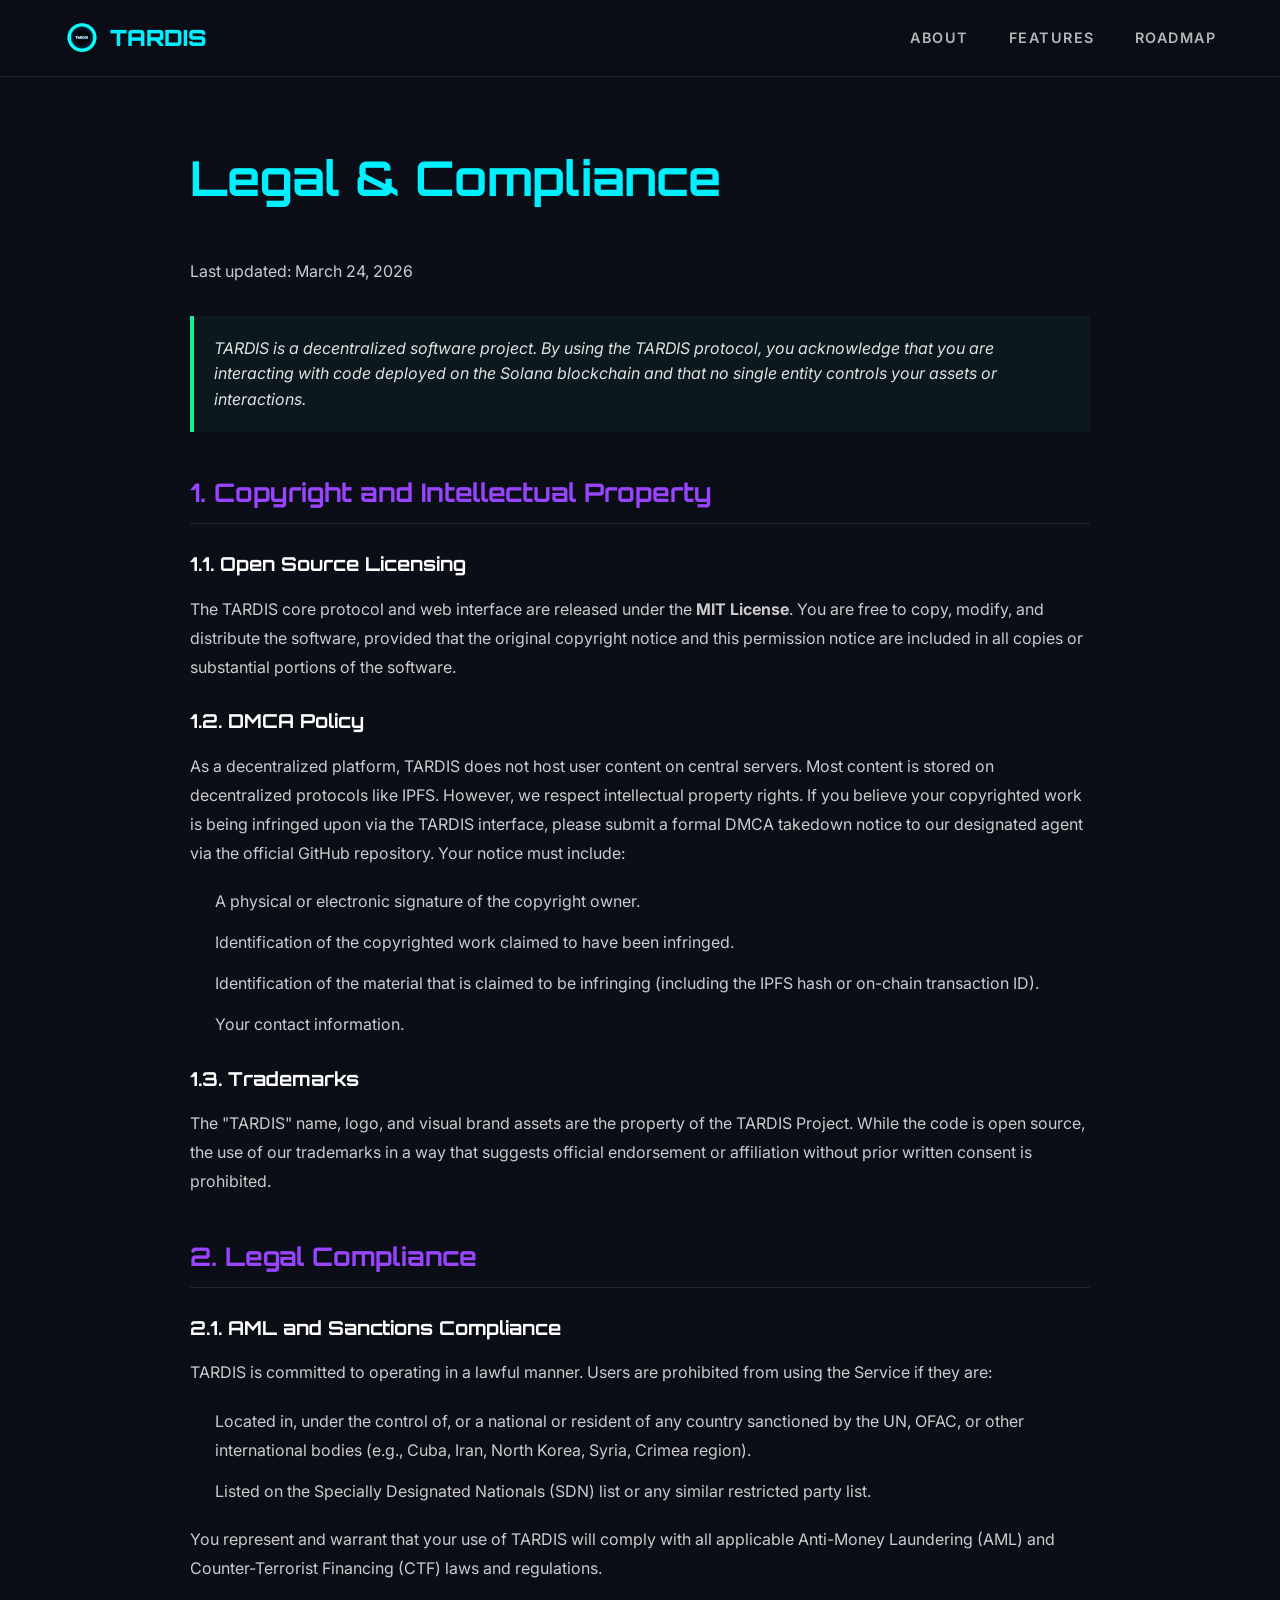
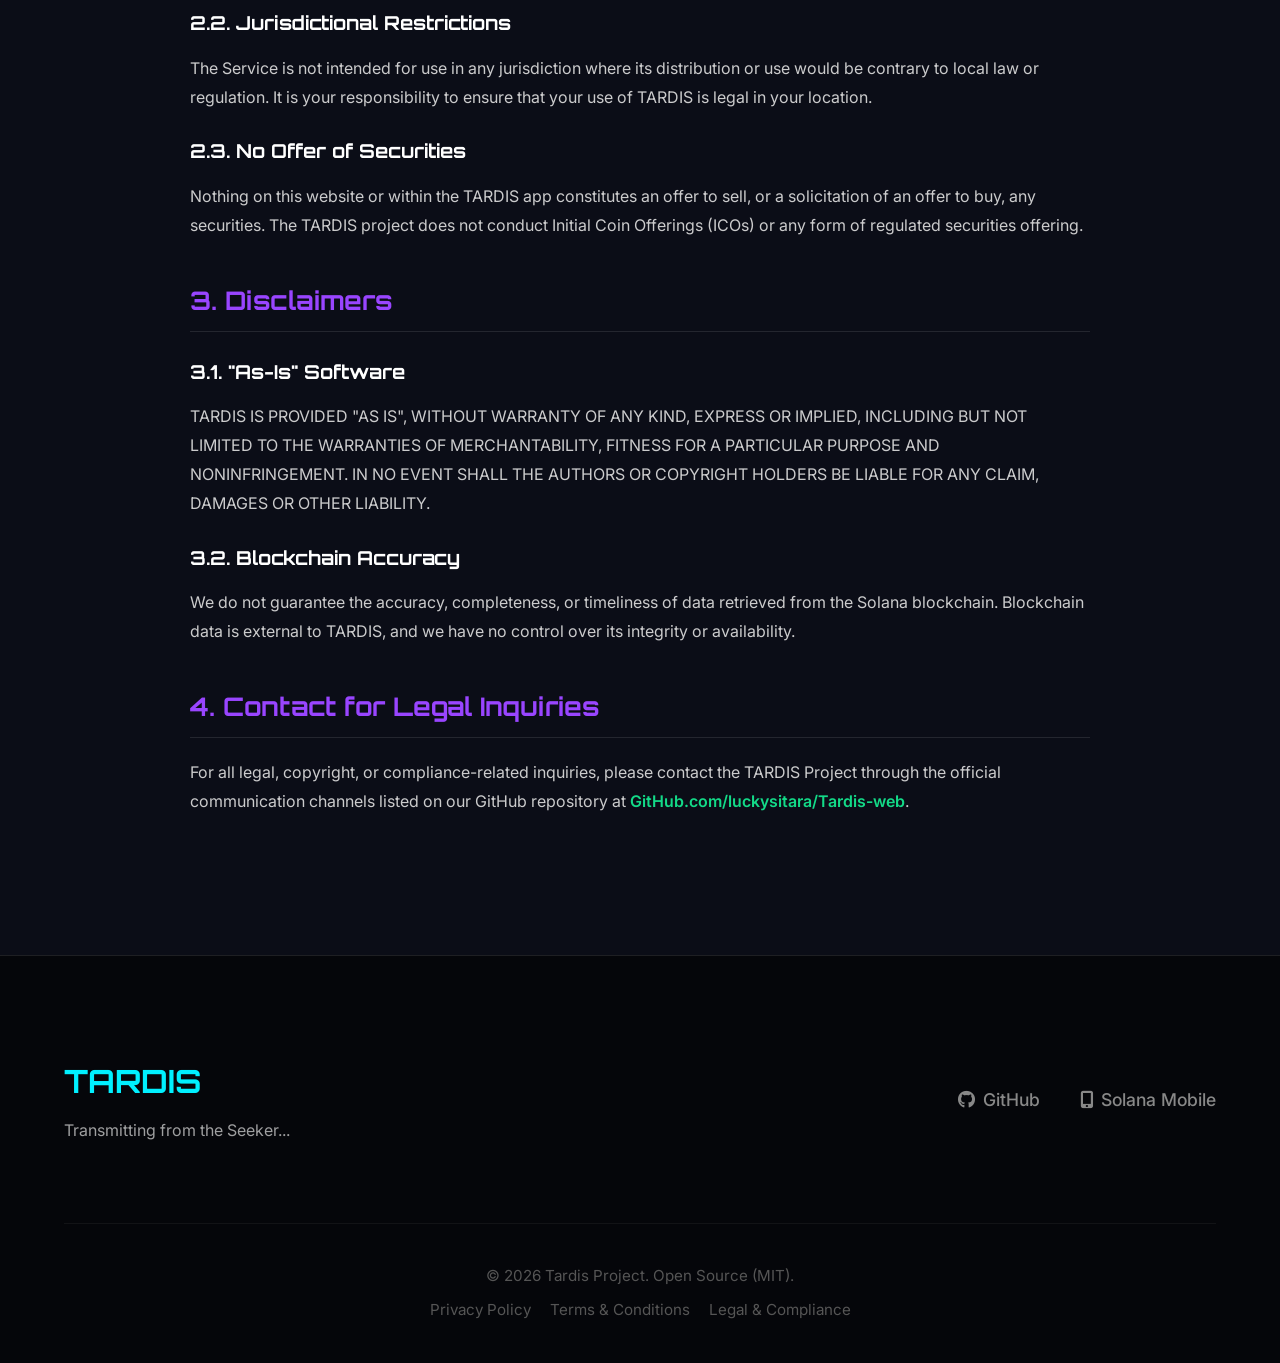
==== legal.html @ 627c9df5 "adding privacy policy" ====
<!DOCTYPE html>
<html lang="en">
<head>
    <meta charset="UTF-8">
    <meta name="viewport" content="width=device-width, initial-scale=1.0">
    <title>Legal & Compliance | TARDIS</title>
    <link rel="stylesheet" href="css/style.css">
    <link rel="icon" type="image/png" href="assets/images/Tardis.png">
    <link rel="preconnect" href="https://fonts.googleapis.com">
    <link rel="preconnect" href="https://fonts.gstatic.com" crossorigin>
    <link href="https://fonts.googleapis.com/css2?family=Inter:wght@400;600;700&family=Orbitron:wght@500;700;900&display=swap" rel="stylesheet">
    <link rel="stylesheet" href="https://cdnjs.cloudflare.com/ajax/libs/font-awesome/6.4.0/css/all.min.css">
    <style>
        .policy-content {
            padding-top: 140px;
            max-width: 900px;
            margin: 0 auto;
        }
        .policy-content h1 {
            font-family: var(--font-heading);
            margin-bottom: 40px;
            color: var(--primary-color);
            font-size: clamp(2rem, 5vw, 3rem);
        }
        .policy-content h2 {
            font-family: var(--font-heading);
            margin: 40px 0 20px;
            color: var(--secondary-color);
            font-size: 1.6rem;
            border-bottom: 1px solid var(--card-border);
            padding-bottom: 10px;
        }
        .policy-content h3 {
            font-family: var(--font-heading);
            margin: 25px 0 15px;
            color: #fff;
            font-size: 1.2rem;
        }
        .policy-content p, .policy-content ul {
            margin-bottom: 20px;
            opacity: 0.9;
            line-height: 1.8;
        }
        .policy-content ul {
            padding-left: 25px;
        }
        .policy-content li {
            margin-bottom: 12px;
        }
        .legal-notice {
            background: rgba(20, 241, 149, 0.05);
            border-left: 4px solid var(--accent-color);
            padding: 20px;
            margin: 30px 0;
            font-style: italic;
        }
        .highlight {
            color: var(--accent-color);
            font-weight: 600;
        }
    </style>
</head>
<body>

    <!-- Navigation -->
    <nav class="navbar">
        <div class="container">
            <a href="index.html" class="logo">
                <img src="assets/images/Tardis.png" alt="Tardis Logo" class="logo-img">
                TARDIS
            </a>
            <div class="menu-toggle" id="mobile-menu">
                <span class="bar"></span>
                <span class="bar"></span>
                <span class="bar"></span>
            </div>
            <ul class="nav-links">
                <li><a href="index.html#about">About</a></li>
                <li><a href="index.html#features">Features</a></li>
                <li><a href="index.html#roadmap">Roadmap</a></li>
            </ul>
        </div>
    </nav>

    <div class="container">
        <div class="policy-content section">
            <h1>Legal & Compliance</h1>
            <p>Last updated: March 24, 2026</p>

            <div class="legal-notice">
                TARDIS is a decentralized software project. By using the TARDIS protocol, you acknowledge that you are interacting with code deployed on the Solana blockchain and that no single entity controls your assets or interactions.
            </div>

            <h2>1. Copyright and Intellectual Property</h2>
            <h3>1.1. Open Source Licensing</h3>
            <p>The TARDIS core protocol and web interface are released under the <strong>MIT License</strong>. You are free to copy, modify, and distribute the software, provided that the original copyright notice and this permission notice are included in all copies or substantial portions of the software.</p>
            
            <h3>1.2. DMCA Policy</h3>
            <p>As a decentralized platform, TARDIS does not host user content on central servers. Most content is stored on decentralized protocols like IPFS. However, we respect intellectual property rights. If you believe your copyrighted work is being infringed upon via the TARDIS interface, please submit a formal DMCA takedown notice to our designated agent via the official GitHub repository. Your notice must include:</p>
            <ul>
                <li>A physical or electronic signature of the copyright owner.</li>
                <li>Identification of the copyrighted work claimed to have been infringed.</li>
                <li>Identification of the material that is claimed to be infringing (including the IPFS hash or on-chain transaction ID).</li>
                <li>Your contact information.</li>
            </ul>

            <h3>1.3. Trademarks</h3>
            <p>The "TARDIS" name, logo, and visual brand assets are the property of the TARDIS Project. While the code is open source, the use of our trademarks in a way that suggests official endorsement or affiliation without prior written consent is prohibited.</p>

            <h2>2. Legal Compliance</h2>
            <h3>2.1. AML and Sanctions Compliance</h3>
            <p>TARDIS is committed to operating in a lawful manner. Users are prohibited from using the Service if they are:</p>
            <ul>
                <li>Located in, under the control of, or a national or resident of any country sanctioned by the UN, OFAC, or other international bodies (e.g., Cuba, Iran, North Korea, Syria, Crimea region).</li>
                <li>Listed on the Specially Designated Nationals (SDN) list or any similar restricted party list.</li>
            </ul>
            <p>You represent and warrant that your use of TARDIS will comply with all applicable Anti-Money Laundering (AML) and Counter-Terrorist Financing (CTF) laws and regulations.</p>

            <h3>2.2. Jurisdictional Restrictions</h3>
            <p>The Service is not intended for use in any jurisdiction where its distribution or use would be contrary to local law or regulation. It is your responsibility to ensure that your use of TARDIS is legal in your location.</p>

            <h3>2.3. No Offer of Securities</h3>
            <p>Nothing on this website or within the TARDIS app constitutes an offer to sell, or a solicitation of an offer to buy, any securities. The TARDIS project does not conduct Initial Coin Offerings (ICOs) or any form of regulated securities offering.</p>

            <h2>3. Disclaimers</h2>
            <h3>3.1. "As-Is" Software</h3>
            <p>TARDIS IS PROVIDED "AS IS", WITHOUT WARRANTY OF ANY KIND, EXPRESS OR IMPLIED, INCLUDING BUT NOT LIMITED TO THE WARRANTIES OF MERCHANTABILITY, FITNESS FOR A PARTICULAR PURPOSE AND NONINFRINGEMENT. IN NO EVENT SHALL THE AUTHORS OR COPYRIGHT HOLDERS BE LIABLE FOR ANY CLAIM, DAMAGES OR OTHER LIABILITY.</p>

            <h3>3.2. Blockchain Accuracy</h3>
            <p>We do not guarantee the accuracy, completeness, or timeliness of data retrieved from the Solana blockchain. Blockchain data is external to TARDIS, and we have no control over its integrity or availability.</p>

            <h2>4. Contact for Legal Inquiries</h2>
            <p>For all legal, copyright, or compliance-related inquiries, please contact the TARDIS Project through the official communication channels listed on our GitHub repository at <a href="https://github.com/luckysitara/Tardis-web" target="_blank" class="highlight">GitHub.com/luckysitara/Tardis-web</a>.</p>
        </div>
    </div>

    <!-- Footer -->
    <footer class="footer">
        <div class="container">
            <div class="footer-content">
                <div class="footer-logo">
                    <h3>TARDIS</h3>
                    <p>Transmitting from the Seeker...</p>
                </div>
                <div class="footer-links">
                    <a href="https://github.com/luckysitara/Tardis-web" target="_blank"><i class="fab fa-github"></i> GitHub</a>
                    <a href="https://solanamobile.com/" target="_blank"><i class="fas fa-mobile-alt"></i> Solana Mobile</a>
                </div>
            </div>
            <div class="footer-bottom">
                <p>&copy; 2026 Tardis Project. Open Source (MIT).</p>
                <div style="margin-top: 10px;">
                    <a href="privacy.html" style="margin-right: 15px;">Privacy Policy</a>
                    <a href="terms.html" style="margin-right: 15px;">Terms & Conditions</a>
                    <a href="legal.html">Legal & Compliance</a>
                </div>
            </div>
        </div>
    </footer>

    <script src="js/main.js"></script>
</body>
</html>
---- css/style.css ----
:root {
    --bg-color: #0b0d17;
    --text-color: #e0e0e0;
    --primary-color: #00f0ff;
    /* Cyan */
    --secondary-color: #9945FF;
    /* Solana Purple */
    --accent-color: #14f195;
    /* Solana Green */
    --card-bg: rgba(255, 255, 255, 0.05);
    --card-border: rgba(255, 255, 255, 0.1);
    --font-main: 'Inter', sans-serif;
    --font-heading: 'Orbitron', sans-serif;
}

* {
    margin: 0;
    padding: 0;
    box-sizing: border-box;
}

html {
    scroll-behavior: smooth;
}

body {
    font-family: var(--font-main);
    background-color: var(--bg-color);
    color: var(--text-color);
    line-height: 1.6;
    overflow-x: hidden;
    -webkit-font-smoothing: antialiased;
}

a {
    text-decoration: none;
    color: inherit;
    transition: all 0.3s ease;
}

ul {
    list-style: none;
}

.container {
    max-width: 1200px;
    margin: 0 auto;
    padding: 0 24px;
}

.section {
    padding: clamp(60px, 12vw, 120px) 0;
}

.section-title {
    font-family: var(--font-heading);
    font-size: clamp(2rem, 5vw, 3.5rem);
    margin-bottom: clamp(30px, 6vw, 60px);
    background: linear-gradient(90deg, var(--primary-color), var(--secondary-color));
    -webkit-background-clip: text;
    -webkit-text-fill-color: transparent;
    background-clip: text;
    font-weight: 800;
    letter-spacing: -1px;
}

.section-title.center {
    text-align: center;
}

/* ================== Navbar ================== */
.navbar {
    position: fixed;
    top: 0;
    left: 0;
    width: 100%;
    padding: clamp(12px, 2vw, 20px) 0;
    background: rgba(11, 13, 23, 0.9);
    backdrop-filter: blur(20px);
    -webkit-backdrop-filter: blur(20px);
    z-index: 1000;
    border-bottom: 1px solid var(--card-border);
    transition: all 0.3s ease;
}

.navbar .container {
    display: flex;
    justify-content: space-between;
    align-items: center;
}

.logo {
    font-family: var(--font-heading);
    font-size: clamp(1.1rem, 2.5vw, 1.4rem);
    font-weight: 900;
    display: flex;
    align-items: center;
    gap: 10px;
    color: var(--primary-color);
    flex-shrink: 0;
    z-index: 1002;
    position: relative;
}

.logo-img {
    height: clamp(28px, 5vw, 36px);
    width: auto;
    object-fit: contain;
}

.nav-links {
    display: flex;
    gap: clamp(24px, 4vw, 40px);
    align-items: center;
}

.nav-links li a {
    font-weight: 600;
    font-size: clamp(0.8rem, 2vw, 0.9rem);
    text-transform: uppercase;
    letter-spacing: 1.5px;
    opacity: 0.8;
    transition: all 0.3s ease;
}

.nav-links li a:hover {
    opacity: 1;
    color: var(--primary-color);
}

.menu-toggle {
    display: none;
    flex-direction: column;
    cursor: pointer;
    gap: 6px;
    padding: 8px;
    z-index: 1002;
    position: relative;
}

.bar {
    width: 26px;
    height: 2.5px;
    background-color: var(--text-color);
    transition: all 0.3s cubic-bezier(0.4, 0, 0.2, 1);
    border-radius: 2px;
}

/* ================== Hero Section ================== */
.hero {
    min-height: 100vh;
    display: flex;
    align-items: center;
    position: relative;
    padding: clamp(120px, 20vw, 160px) 0 clamp(60px, 10vw, 80px);
    overflow: hidden;
}

.hero-bg {
    position: absolute;
    top: 0;
    left: 0;
    width: 100%;
    height: 100%;
    background: radial-gradient(circle at 50% 40%, rgba(0, 240, 255, 0.15) 0%, rgba(11, 13, 23, 1) 70%);
    z-index: -1;
}

.hero-content {
    text-align: center;
    z-index: 1;
    display: flex;
    flex-direction: column;
    align-items: center;
    width: 100%;
}

.hero h1 {
    font-family: var(--font-heading);
    font-size: clamp(2rem, 8vw, 5rem);
    line-height: 1.1;
    margin-bottom: clamp(16px, 3vw, 24px);
    text-transform: uppercase;
    font-weight: 900;
    letter-spacing: -2px;
}

.glitch {
    position: relative;
    display: inline-block;
}

.glitch::before,
.glitch::after {
    content: attr(data-text);
    position: absolute;
    top: 0;
    left: 0;
    width: 100%;
    height: 100%;
    background: var(--bg-color);
}

.glitch::before {
    left: 3px;
    text-shadow: -2px 0 var(--primary-color);
    animation: glitch-anim-1 2.5s infinite linear alternate-reverse;
}

.glitch::after {
    left: -3px;
    text-shadow: 2px 0 var(--secondary-color);
    animation: glitch-anim-2 3.5s infinite linear alternate-reverse;
}

@keyframes glitch-anim-1 {

    0%,
    100% {
        clip-path: inset(10% 0 80% 0);
    }

    20% {
        clip-path: inset(50% 0 20% 0);
    }

    40% {
        clip-path: inset(10% 0 60% 0);
    }

    60% {
        clip-path: inset(80% 0 10% 0);
    }

    80% {
        clip-path: inset(30% 0 40% 0);
    }
}

@keyframes glitch-anim-2 {

    0%,
    100% {
        clip-path: inset(80% 0 10% 0);
    }

    20% {
        clip-path: inset(30% 0 40% 0);
    }

    40% {
        clip-path: inset(60% 0 10% 0);
    }

    60% {
        clip-path: inset(10% 0 80% 0);
    }

    80% {
        clip-path: inset(50% 0 20% 0);
    }
}

.subtitle {
    font-size: clamp(0.95rem, 3vw, 1.4rem);
    margin-bottom: clamp(32px, 6vw, 48px);
    color: #b0b0b0;
    max-width: 800px;
    font-weight: 500;
    line-height: 1.5;
    padding: 0 16px;
}

.cta-group {
    display: flex;
    gap: 16px;
    margin-bottom: clamp(40px, 8vw, 60px);
    flex-wrap: wrap;
    justify-content: center;
}

.btn {
    padding: clamp(14px, 2.5vw, 16px) clamp(24px, 4vw, 32px);
    border-radius: 8px;
    font-weight: 700;
    font-family: var(--font-heading);
    text-transform: uppercase;
    letter-spacing: 1px;
    cursor: pointer;
    font-size: clamp(0.85rem, 2vw, 0.95rem);
    display: inline-flex;
    align-items: center;
    gap: 10px;
    transition: all 0.3s cubic-bezier(0.23, 1, 0.32, 1);
    white-space: nowrap;
}

.btn-primary {
    background: linear-gradient(135deg, var(--primary-color), var(--secondary-color));
    color: white;
    border: none;
}

.btn-primary:hover {
    transform: translateY(-4px) scale(1.02);
    box-shadow: 0 10px 30px rgba(0, 240, 255, 0.5);
}

.btn-secondary {
    background: rgba(255, 255, 255, 0.05);
    border: 1px solid var(--card-border);
    color: var(--text-color);
}

.btn-secondary:hover {
    border-color: var(--primary-color);
    background: rgba(0, 240, 255, 0.1);
    color: var(--primary-color);
}

.hero-image-container {
    width: 100%;
    max-width: 700px;
    margin: 0 auto;
    border-radius: clamp(12px, 3vw, 20px);
    overflow: hidden;
    box-shadow: 0 40px 80px rgba(0, 0, 0, 0.7);
    border: 1px solid var(--card-border);
    position: relative;
}

.hero-image-container::after {
    content: '';
    position: absolute;
    inset: 0;
    background: linear-gradient(to top, rgba(11, 13, 23, 0.4), transparent);
    pointer-events: none;
}

.hero-image {
    width: 100%;
    display: block;
    height: auto;
    transition: transform 0.5s ease;
}

.hero-image-container:hover .hero-image {
    transform: scale(1.05);
}

/* ================== About Section ================== */
.grid-2 {
    display: grid;
    grid-template-columns: 1fr 1fr;
    gap: clamp(40px, 8vw, 100px);
    align-items: center;
}

.about-text h3 {
    font-family: var(--font-heading);
    color: var(--primary-color);
    margin-bottom: 16px;
    font-size: clamp(1.3rem, 3.5vw, 1.8rem);
    letter-spacing: -0.5px;
}

.about-text p {
    font-size: clamp(1rem, 2.5vw, 1.1rem);
    margin-bottom: 20px;
    opacity: 0.85;
    line-height: 1.7;
}

.about-stats {
    display: grid;
    grid-template-columns: repeat(auto-fit, minmax(200px, 1fr));
    gap: 20px;
}

.stat-card {
    background: linear-gradient(135deg, rgba(255, 255, 255, 0.05), rgba(255, 255, 255, 0.02));
    border: 1px solid var(--card-border);
    padding: clamp(24px, 4vw, 36px);
    border-radius: 16px;
    text-align: center;
    transition: all 0.3s ease;
}

.stat-card:hover {
    transform: translateY(-4px);
    border-color: var(--primary-color);
    box-shadow: 0 10px 30px rgba(0, 240, 255, 0.2);
}

.stat-card i {
    font-size: clamp(2.2rem, 5vw, 3rem);
    color: var(--primary-color);
    margin-bottom: 16px;
    display: block;
    text-shadow: 0 0 15px rgba(0, 240, 255, 0.3);
}

.stat-card h4 {
    font-family: var(--font-heading);
    margin-bottom: 8px;
    font-size: clamp(1.1rem, 2.5vw, 1.3rem);
    color: #fff;
}

.stat-card p {
    font-size: clamp(0.9rem, 2vw, 1rem);
    opacity: 0.7;
}

/* ================== Features Section ================== */
.features-grid {
    display: grid;
    grid-template-columns: repeat(auto-fit, minmax(min(100%, 280px), 1fr));
    gap: clamp(20px, 4vw, 32px);
}

.feature-card {
    background: var(--card-bg);
    border: 1px solid var(--card-border);
    padding: clamp(28px, 5vw, 48px);
    border-radius: clamp(16px, 3vw, 24px);
    transition: all 0.4s cubic-bezier(0.165, 0.84, 0.44, 1);
}

.feature-card:hover {
    transform: translateY(-8px);
    background: rgba(255, 255, 255, 0.07);
    border-color: var(--primary-color);
    box-shadow: 0 20px 40px rgba(0, 0, 0, 0.4);
}

.icon-box {
    width: clamp(56px, 10vw, 64px);
    height: clamp(56px, 10vw, 64px);
    background: linear-gradient(135deg, rgba(0, 240, 255, 0.2), rgba(153, 69, 255, 0.2));
    border-radius: 14px;
    display: flex;
    align-items: center;
    justify-content: center;
    margin-bottom: clamp(20px, 4vw, 32px);
}

.icon-box i {
    font-size: clamp(1.5rem, 3vw, 1.8rem);
    color: var(--primary-color);
}

.feature-card h3 {
    font-family: var(--font-heading);
    margin-bottom: 12px;
    font-size: clamp(1.2rem, 2.5vw, 1.4rem);
    color: #fff;
}

.feature-card p {
    font-size: clamp(0.95rem, 2vw, 1rem);
    line-height: 1.6;
    opacity: 0.7;
}

/* ================== Roadmap Section ================== */
.timeline {
    position: relative;
    max-width: 900px;
    margin: clamp(40px, 8vw, 60px) auto 0;
}

.timeline::after {
    content: '';
    position: absolute;
    width: 2px;
    background: linear-gradient(to bottom, var(--primary-color), var(--secondary-color), transparent);
    top: 0;
    bottom: 0;
    left: 50%;
    margin-left: -1px;
}

.timeline-item {
    padding: clamp(20px, 4vw, 30px) clamp(30px, 6vw, 60px);
    position: relative;
    width: 50%;
    box-sizing: border-box;
}

.timeline-item:nth-child(odd) {
    left: 0;
    text-align: right;
}

.timeline-item:nth-child(even) {
    left: 50%;
}

.timeline-item::after {
    content: '';
    position: absolute;
    width: clamp(20px, 3vw, 24px);
    height: clamp(20px, 3vw, 24px);
    background: var(--bg-color);
    border: 4px solid var(--primary-color);
    top: clamp(30px, 5vw, 40px);
    border-radius: 50%;
    z-index: 1;
    box-shadow: 0 0 15px var(--primary-color);
}

.timeline-item:nth-child(odd)::after {
    right: calc(-1 * clamp(10px, 1.5vw, 12px));
}

.timeline-item:nth-child(even)::after {
    left: calc(-1 * clamp(10px, 1.5vw, 12px));
}

.timeline-content {
    background: rgba(255, 255, 255, 0.03);
    padding: clamp(24px, 4vw, 32px);
    border-radius: clamp(14px, 3vw, 20px);
    border: 1px solid var(--card-border);
    transition: all 0.3s ease;
}

.timeline-content:hover {
    background: rgba(255, 255, 255, 0.05);
    border-color: var(--primary-color);
}

.timeline-item.future .timeline-content {
    opacity: 0.5;
    border-style: dashed;
}

.phase {
    display: block;
    font-size: clamp(0.75rem, 1.8vw, 0.85rem);
    color: var(--secondary-color);
    font-weight: 800;
    text-transform: uppercase;
    margin-bottom: 10px;
    letter-spacing: 2px;
}

.timeline-content h3 {
    font-family: var(--font-heading);
    margin-bottom: 10px;
    font-size: clamp(1.1rem, 2.5vw, 1.4rem);
    color: #fff;
}

.timeline-content p {
    font-size: clamp(0.9rem, 2vw, 1rem);
    opacity: 0.8;
}

/* ================== Footer ================== */
.footer {
    background: #05060a;
    padding: clamp(60px, 12vw, 100px) 0 clamp(30px, 5vw, 40px);
    border-top: 1px solid var(--card-border);
}

.footer-content {
    display: flex;
    justify-content: space-between;
    margin-bottom: clamp(40px, 8vw, 80px);
    flex-wrap: wrap;
    gap: clamp(32px, 6vw, 48px);
}

.footer-logo h3 {
    font-family: var(--font-heading);
    font-size: clamp(1.6rem, 4vw, 2rem);
    color: var(--primary-color);
    margin-bottom: 10px;
}

.footer-logo p {
    font-size: clamp(0.9rem, 2vw, 1rem);
    opacity: 0.7;
}

.footer-links {
    display: flex;
    gap: clamp(24px, 5vw, 40px);
    flex-wrap: wrap;
}

.footer-links a {
    font-size: clamp(0.95rem, 2vw, 1.1rem);
    color: #888;
    font-weight: 500;
    display: flex;
    align-items: center;
    gap: 8px;
}

.footer-links a:hover {
    color: var(--primary-color);
}

.footer-bottom {
    text-align: center;
    padding-top: clamp(24px, 5vw, 40px);
    border-top: 1px solid rgba(255, 255, 255, 0.05);
    color: #555;
    font-size: clamp(0.85rem, 2vw, 0.95rem);
}

/* ================== Responsive Design ================== */

/* Tablet Landscape */
@media screen and (max-width: 1024px) {
    .hero-image-container {
        max-width: 600px;
    }

    .features-grid {
        grid-template-columns: repeat(auto-fit, minmax(min(100%, 260px), 1fr));
    }
}

/* Tablet Portrait and Mobile */
@media screen and (max-width: 768px) {
    .container {
        padding: 0 20px;
    }

    .section {
        padding: clamp(50px, 10vw, 80px) 0;
    }

    /* Mobile Navigation */
    .nav-links {
        position: fixed;
        top: 0;
        right: -100%;
        width: 100%;
        max-width: 100%;
        height: 100vh;
        background: rgba(11, 13, 23, 0.98);
        backdrop-filter: blur(25px);
        -webkit-backdrop-filter: blur(25px);
        flex-direction: column;
        justify-content: center;
        align-items: center;
        padding: 60px 40px;
        text-align: center;
        transition: right 0.4s cubic-bezier(0.77, 0, 0.175, 1);
        z-index: 1001;
        gap: 36px;
    }

    .nav-links.active {
        right: 0;
    }

    .nav-links li a {
        font-size: 1.3rem;
        letter-spacing: 3px;
    }

    .menu-toggle {
        display: flex;
    }

    .menu-toggle.active .bar:nth-child(2) {
        opacity: 0;
    }

    .menu-toggle.active .bar:nth-child(1) {
        transform: translateY(8.5px) rotate(45deg);
    }

    .menu-toggle.active .bar:nth-child(3) {
        transform: translateY(-8.5px) rotate(-45deg);
    }

    /* Hero Adjustments */
    .hero {
        padding-top: clamp(100px, 18vw, 140px);
        min-height: auto;
    }

    .hero h1 {
        letter-spacing: -1px;
    }

    .cta-group {
        flex-direction: row;
        justify-content: center;
        max-width: 100%;
    }

    .btn {
        flex: 1;
        min-width: 140px;
        justify-content: center;
    }

    /* About Section */
    .grid-2 {
        grid-template-columns: 1fr;
        gap: 50px;
    }

    .about-stats {
        grid-template-columns: 1fr;
        gap: 16px;
    }

    /* Timeline Mobile */
    .timeline::after {
        left: 20px;
    }

    .timeline-item {
        width: 100%;
        padding: 16px 0 16px 50px;
        text-align: left !important;
        left: 0 !important;
    }

    .timeline-item::after {
        left: 10px !important;
        right: auto !important;
        top: 26px;
        width: 20px;
        height: 20px;
        border-width: 3px;
    }

    .timeline-content {
        padding: 20px;
    }
}

/* Small Mobile */
@media screen and (max-width: 480px) {
    .container {
        padding: 0 16px;
    }

    .hero {
        padding-top: 100px;
    }

    .cta-group {
        flex-direction: column;
        width: 100%;
        gap: 12px;
    }

    .btn {
        width: 100%;
        min-width: auto;
    }

    .feature-card {
        padding: 24px 20px;
    }

    .nav-links.active {
        padding: 60px 24px;
    }

    .nav-links li a {
        font-size: 1.2rem;
        letter-spacing: 2px;
    }
}

/* Extra Small Devices */
@media screen and (max-width: 360px) {
    .hero h1 {
        font-size: 1.8rem;
    }

    .subtitle {
        font-size: 0.9rem;
    }

    .section-title {
        font-size: 1.8rem;
    }
}

/* Hover Effects - Disable on Touch Devices */
@media (hover: none) and (pointer: coarse) {

    .feature-card:hover,
    .stat-card:hover,
    .hero-image-container:hover .hero-image,
    .btn-primary:hover,
    .btn-secondary:hover {
        transform: none;
        box-shadow: none;
    }

    .feature-card:active {
        transform: scale(0.98);
    }

    .btn:active {
        transform: scale(0.96);
    }
}

/* Landscape Mobile Phones */
@media screen and (max-height: 500px) and (orientation: landscape) {
    .hero {
        min-height: auto;
        padding: 100px 0 60px;
    }

    .nav-links.active {
        padding: 40px 24px;
        justify-content: flex-start;
        overflow-y: auto;
    }

    .nav-links li a {
        font-size: 1.1rem;
    }

    .nav-links {
        gap: 24px;
    }
}
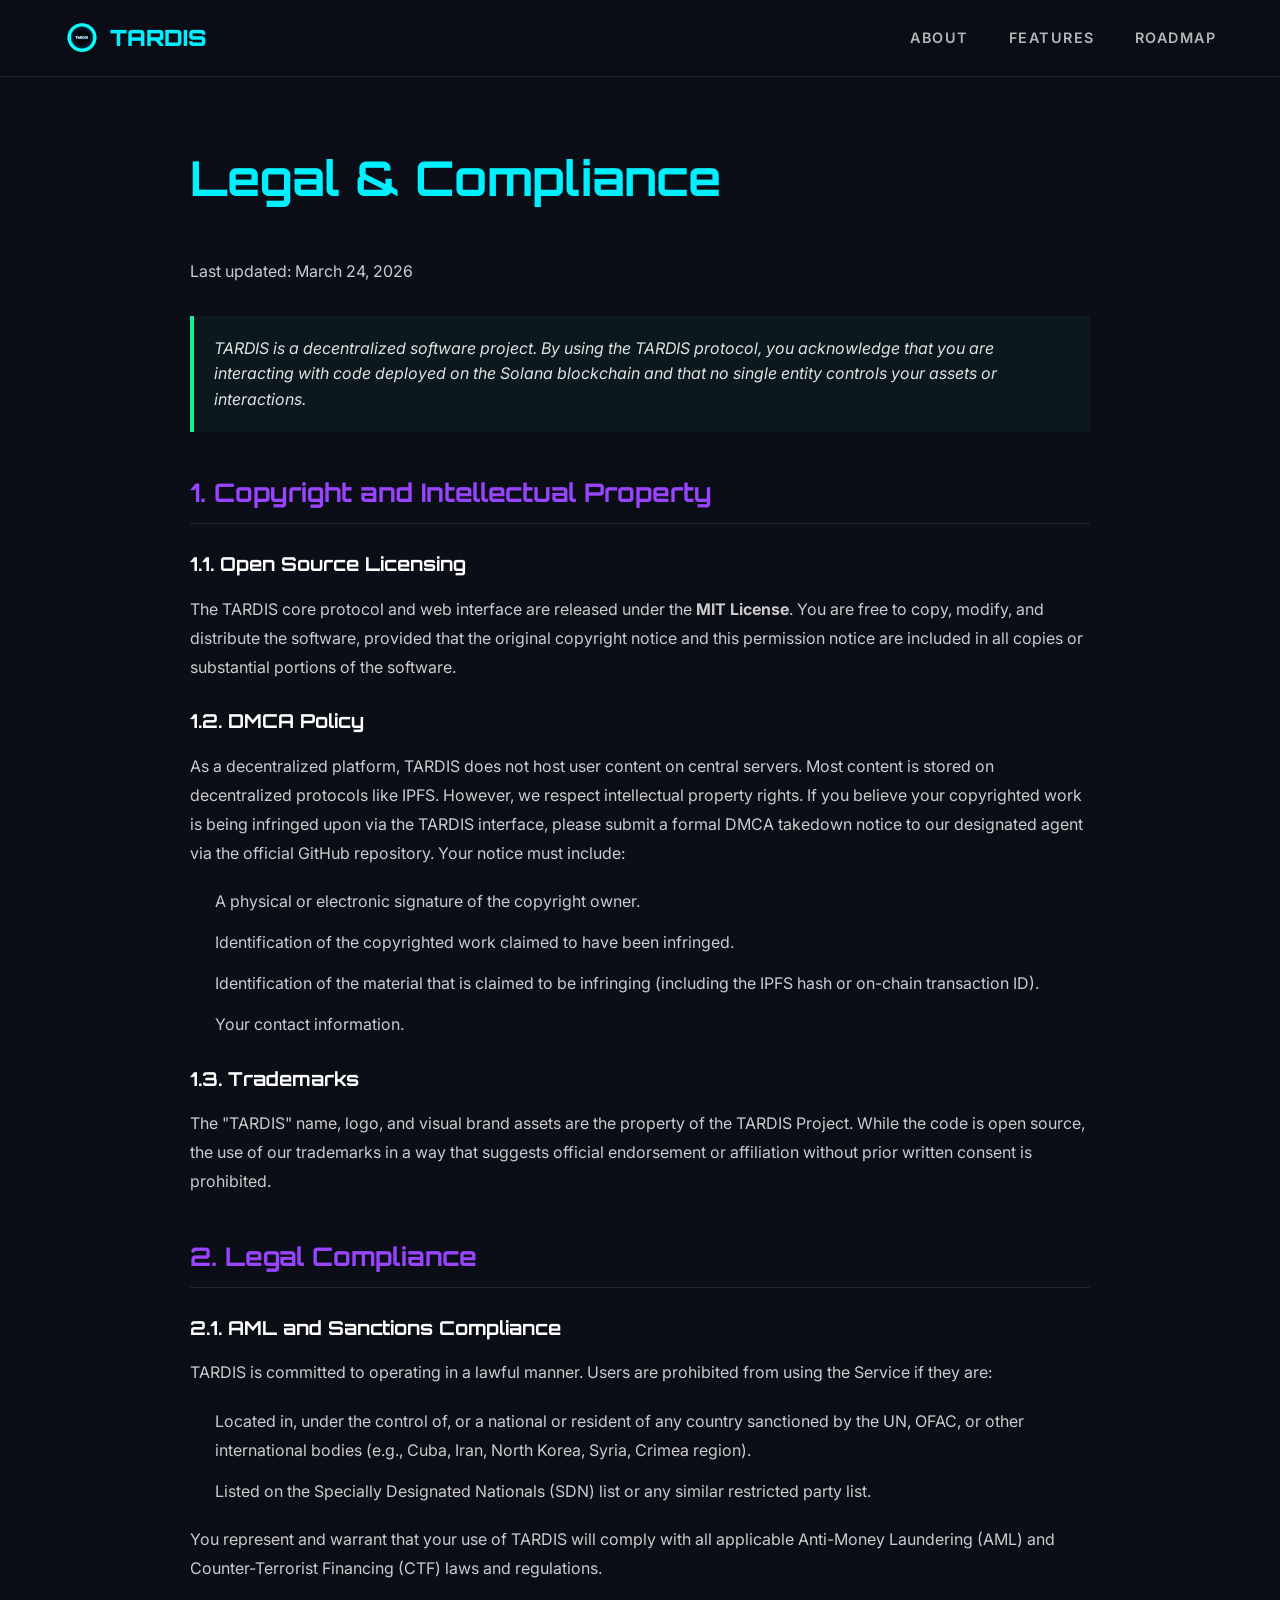
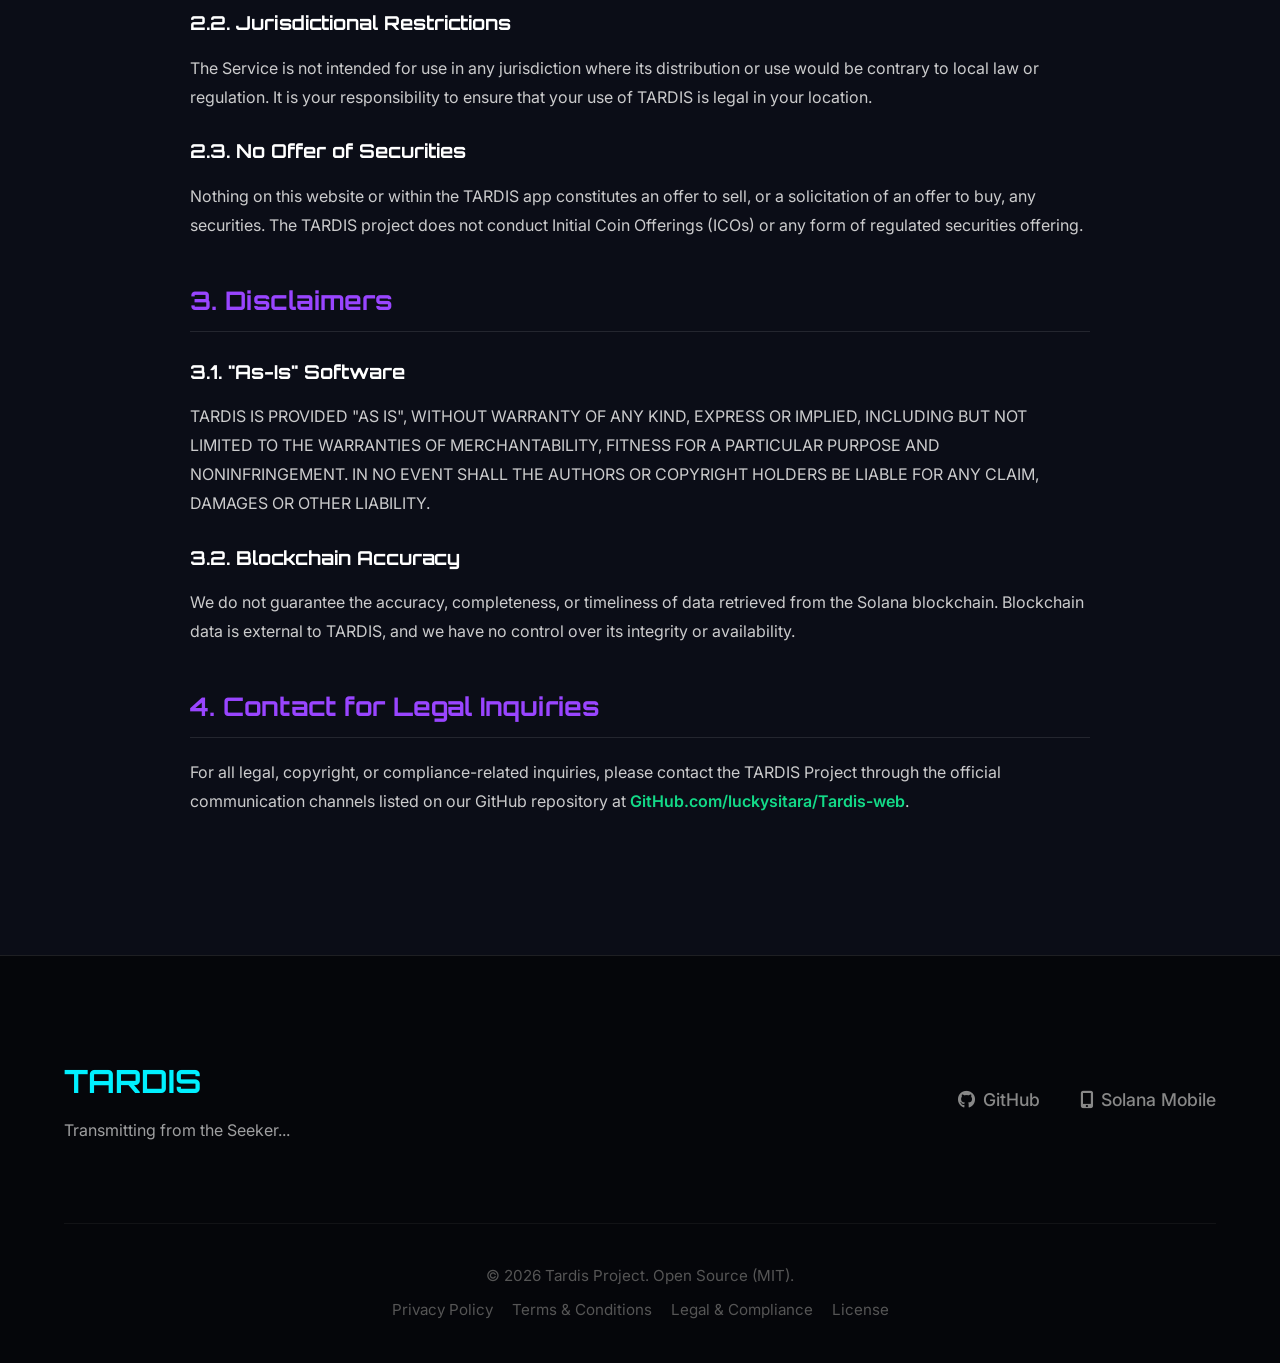
==== commit 708a91c1: "push" ====
--- a/legal.html
+++ b/legal.html
@@ -152,7 +152,8 @@
                 <div style="margin-top: 10px;">
                     <a href="privacy.html" style="margin-right: 15px;">Privacy Policy</a>
                     <a href="terms.html" style="margin-right: 15px;">Terms & Conditions</a>
-                    <a href="legal.html">Legal & Compliance</a>
+                    <a href="legal.html" style="margin-right: 15px;">Legal & Compliance</a>
+                    <a href="license.html">License</a>
                 </div>
             </div>
         </div>
